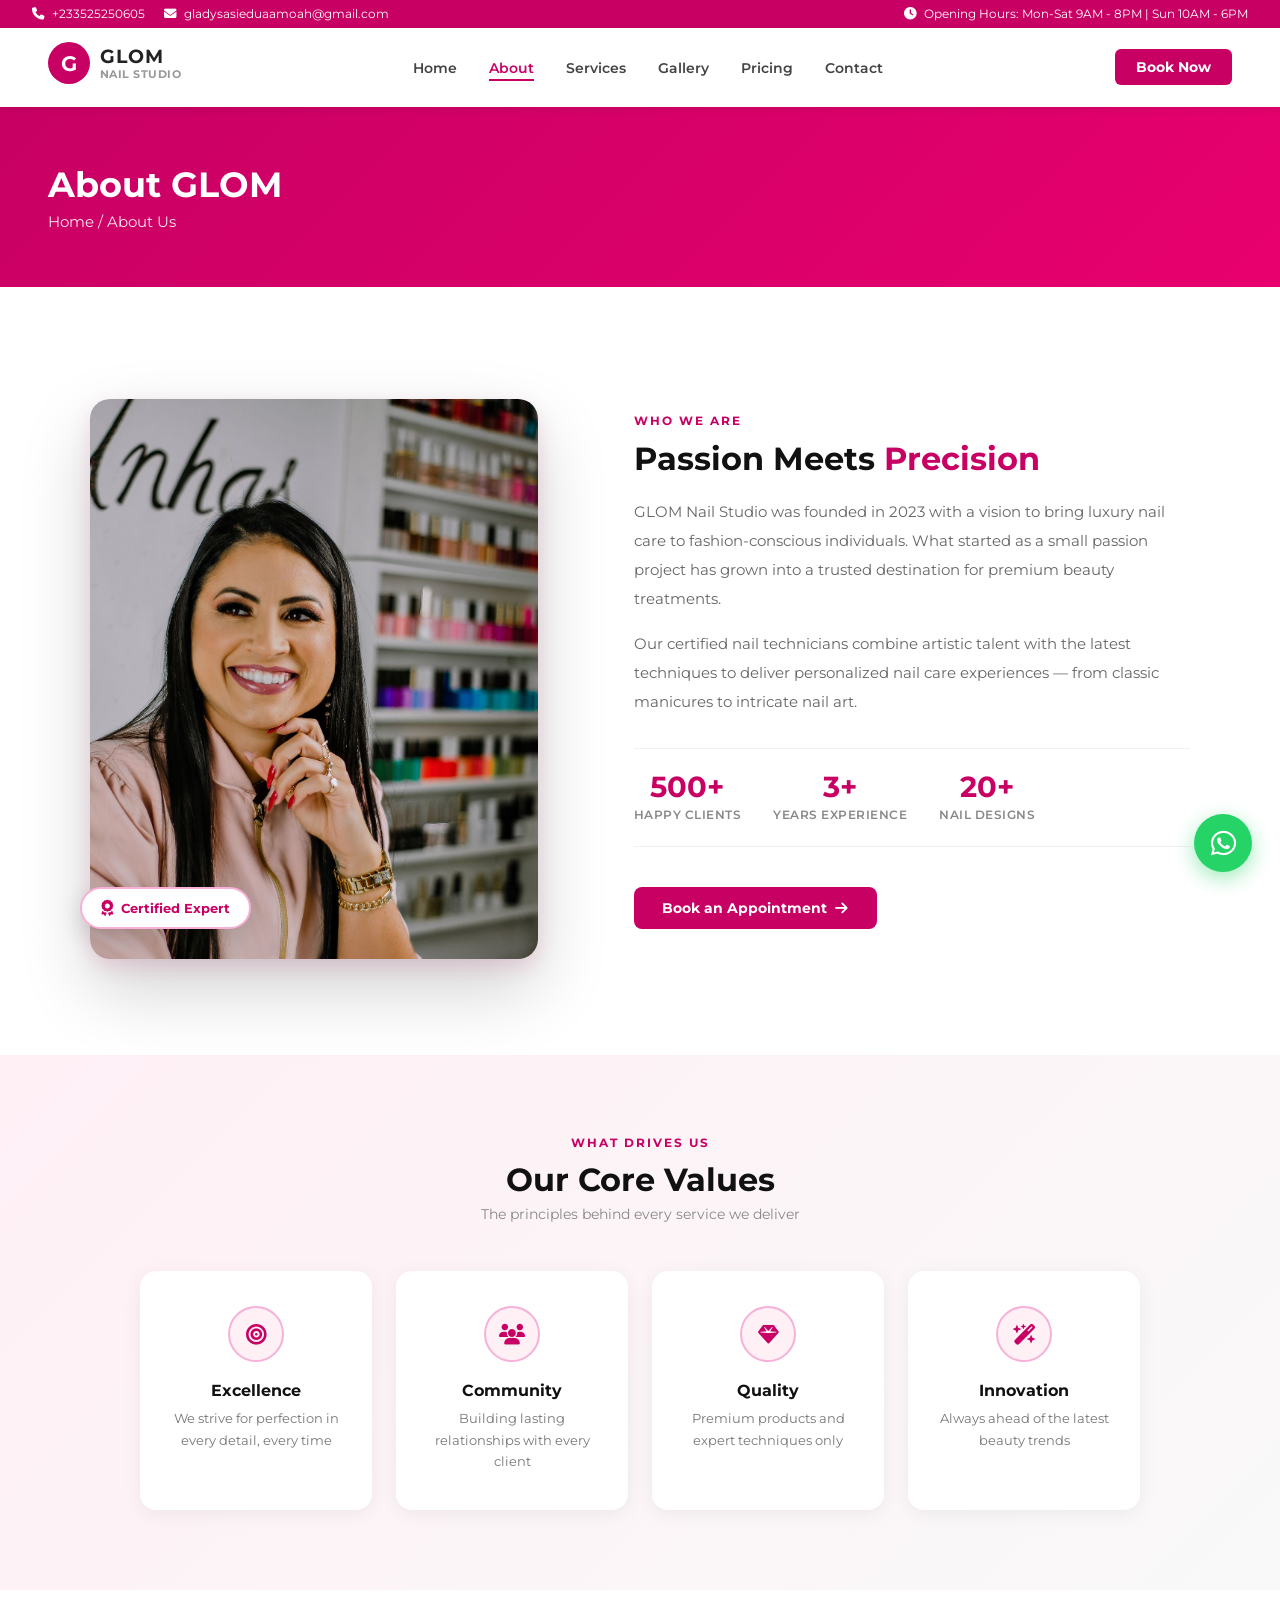
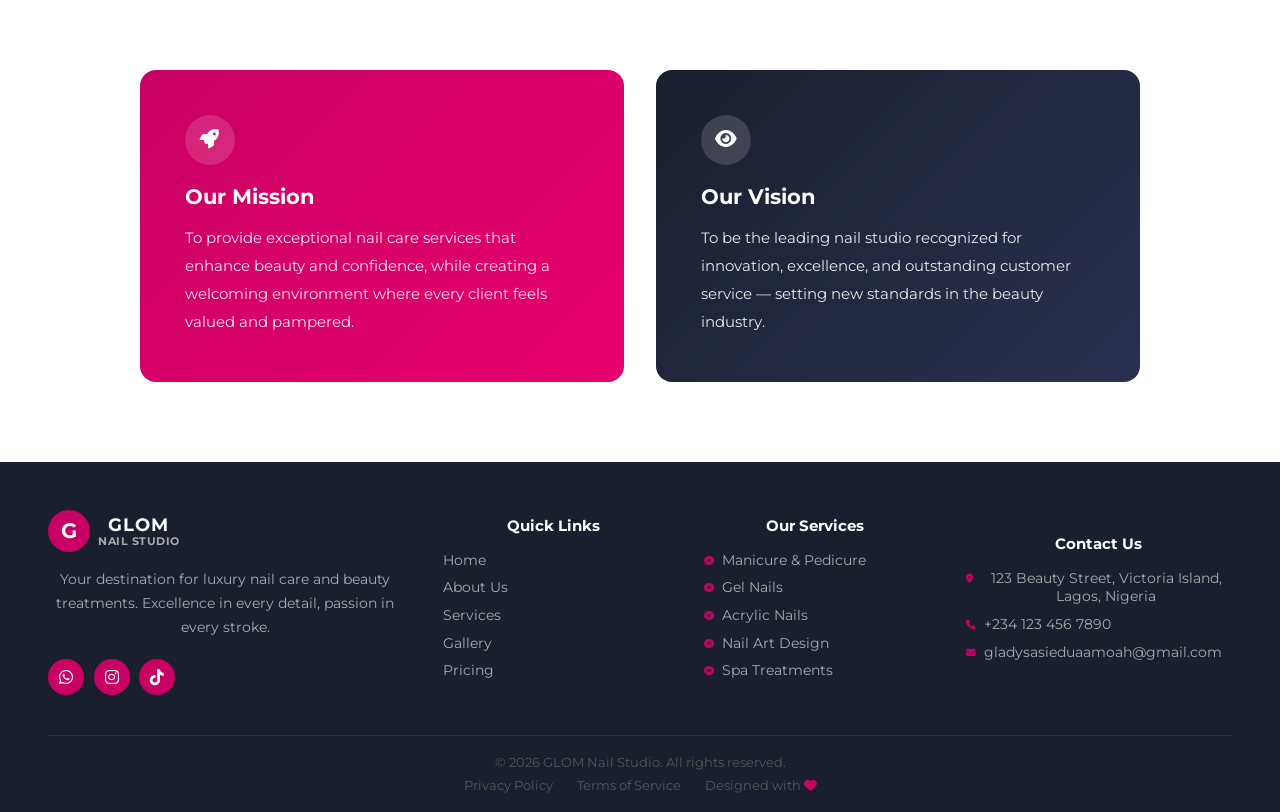
==== pages/about.html @ 8096b4c5 "Added new folder" ====
<!DOCTYPE html>
<html lang="en">
<head>
    <meta charset="UTF-8">
    <meta name="viewport" content="width=device-width, initial-scale=1.0">
    <title>About | GLOM Nail Studio</title>
    <link rel="stylesheet" href="../style.css">
    <link rel="stylesheet" href="../css/shared.css">
    <link rel="stylesheet" href="../css/about.css">
    <link href="https://fonts.googleapis.com/css2?family=Montserrat:wght@400;600;700&display=swap" rel="stylesheet">
    <link rel="stylesheet" href="https://cdnjs.cloudflare.com/ajax/libs/font-awesome/6.5.0/css/all.min.css">
</head>
<body>

    <div class="topbar">
        <div class="topbar-left">
            <span><i class="fa-solid fa-phone"></i> +233525250605</span>
            <span><i class="fa-solid fa-envelope"></i> gladysasieduaamoah@gmail.com</span>
        </div>
        <div class="topbar-right">
            <span><i class="fa-solid fa-clock"></i> Opening Hours: Mon-Sat 9AM - 8PM | Sun 10AM - 6PM</span>
        </div>
    </div>

    <header class="header">
        <div class="header-inner">
            <a href="home.html" class="logo">
                <span class="logo-icon">G</span>
                <div class="logo-text">
                    <span class="logo-main">GLOM</span>
                    <span class="logo-sub">Nail Studio</span>
                </div>
            </a>
            <button class="menu-toggle" id="menuToggle" aria-label="Toggle menu"><span></span><span></span><span></span></button>
            <nav class="nav">
                <ul>
                    <li><a href="home.html">Home</a></li>
                    <li><a href="about.html" class="active">About</a></li>
                    <li><a href="service.html">Services</a></li>
                    <li><a href="gallary.html">Gallery</a></li>
                    <li><a href="pricing.html">Pricing</a></li>
                    <li><a href="contact.html">Contact</a></li>
                </ul>
            </nav>
            <a href="booking.html" class="btn-book">Book Now</a>
        </div>
    </header>

    <!-- Page Hero -->
    <section class="page-hero">
        <div class="page-hero-content">
            <h1>About GLOM</h1>
            <p class="breadcrumb">Home / About Us</p>
        </div>
    </section>

    <!-- Our Story -->
    <section class="our-story">
        <div class="story-inner">
            <div class="story-img-wrap">
                <img src="../images/gtv.jpg" alt="GLOM Nail Studio Expert">
                <div class="story-badge"><i class="fa-solid fa-award"></i> Certified Expert</div>
            </div>
            <div class="story-text">
                <span class="story-label">Who We Are</span>
                <h2>Passion Meets <span class="highlight">Precision</span></h2>
                <p>GLOM Nail Studio was founded in 2023 with a vision to bring luxury nail care to fashion-conscious individuals. What started as a small passion project has grown into a trusted destination for premium beauty treatments.</p>
                <p>Our certified nail technicians combine artistic talent with the latest techniques to deliver personalized nail care experiences — from classic manicures to intricate nail art.</p>
                <div class="story-stats">
                    <div class="stat">
                        <span class="stat-num">500+</span>
                        <span class="stat-lbl">Happy Clients</span>
                    </div>
                    <div class="stat">
                        <span class="stat-num">3+</span>
                        <span class="stat-lbl">Years Experience</span>
                    </div>
                    <div class="stat">
                        <span class="stat-num">20+</span>
                        <span class="stat-lbl">Nail Designs</span>
                    </div>
                </div>
                <a href="booking.html" class="btn-story">Book an Appointment <i class="fa-solid fa-arrow-right"></i></a>
            </div>
        </div>
    </section>

    <!-- Our Values -->
    <section class="our-values">
        <span class="story-label center-label">What Drives Us</span>
        <h2>Our Core Values</h2>
        <p class="section-sub">The principles behind every service we deliver</p>
        <div class="values-grid">
            <div class="value-card">
                <div class="value-icon"><i class="fa-solid fa-bullseye"></i></div>
                <h4>Excellence</h4>
                <p>We strive for perfection in every detail, every time</p>
            </div>
            <div class="value-card">
                <div class="value-icon"><i class="fa-solid fa-users"></i></div>
                <h4>Community</h4>
                <p>Building lasting relationships with every client</p>
            </div>
            <div class="value-card">
                <div class="value-icon"><i class="fa-solid fa-gem"></i></div>
                <h4>Quality</h4>
                <p>Premium products and expert techniques only</p>
            </div>
            <div class="value-card">
                <div class="value-icon"><i class="fa-solid fa-wand-magic-sparkles"></i></div>
                <h4>Innovation</h4>
                <p>Always ahead of the latest beauty trends</p>
            </div>
        </div>
    </section>

    <!-- Mission & Vision -->
    <section class="mission-vision-wrap">
        <div class="mission-vision">
            <div class="mission">
                <div class="mv-icon"><i class="fa-solid fa-rocket"></i></div>
                <h3>Our Mission</h3>
                <p>To provide exceptional nail care services that enhance beauty and confidence, while creating a welcoming environment where every client feels valued and pampered.</p>
            </div>
            <div class="vision">
                <div class="mv-icon"><i class="fa-solid fa-eye"></i></div>
                <h3>Our Vision</h3>
                <p>To be the leading nail studio recognized for innovation, excellence, and outstanding customer service — setting new standards in the beauty industry.</p>
            </div>
        </div>
    </section>

    <footer class="footer">
        <div class="footer-container">
            <div class="footer-brand">
                <div class="footer-logo">
                    <span class="logo-icon">G</span>
                    <div class="logo-text">
                        <span class="logo-main">GLOM</span>
                        <span class="logo-sub">Nail Studio</span>
                    </div>
                </div>
                <p>Your destination for luxury nail care and beauty treatments. Excellence in every detail, passion in every stroke.</p>
                <div class="social-icons">
                    <a href="https://wa.me/233535250605" target="_blank" aria-label="WhatsApp"><i class="fa-brands fa-whatsapp"></i></a>
                    <a href="https://instagram.com/AMOHGLADYSASEIDUA" target="_blank" aria-label="Instagram"><i class="fa-brands fa-instagram"></i></a>
                    <a href="https://tiktok.com/@gladys_glow" target="_blank" aria-label="TikTok"><i class="fa-brands fa-tiktok"></i></a>
                </div>
            </div>
            <div class="footer-col">
                <h4>Quick Links</h4>
                <ul>
                    <li><a href="home.html">Home</a></li>
                    <li><a href="about.html">About Us</a></li>
                    <li><a href="service.html">Services</a></li>
                    <li><a href="gallary.html">Gallery</a></li>
                    <li><a href="pricing.html">Pricing</a></li>
                </ul>
            </div>
            <div class="footer-col">
                <h4>Our Services</h4>
                <ul>
                    <li><i class="fa-solid fa-circle-dot"></i> Manicure &amp; Pedicure</li>
                    <li><i class="fa-solid fa-circle-dot"></i> Gel Nails</li>
                    <li><i class="fa-solid fa-circle-dot"></i> Acrylic Nails</li>
                    <li><i class="fa-solid fa-circle-dot"></i> Nail Art Design</li>
                    <li><i class="fa-solid fa-circle-dot"></i> Spa Treatments</li>
                </ul>
            </div>
            <div class="footer-col">
                <h4>Contact Us</h4>
                <ul class="contact-list">
                    <li><i class="fa-solid fa-location-dot"></i> 123 Beauty Street, Victoria Island, Lagos, Nigeria</li>
                    <li><i class="fa-solid fa-phone"></i> +234 123 456 7890</li>
                    <li><i class="fa-solid fa-envelope"></i> gladysasieduaamoah@gmail.com</li>
                </ul>
            </div>
        </div>
        <div class="footer-bottom">
            <p>&copy; 2026 GLOM Nail Studio. All rights reserved.</p>
            <div class="footer-bottom-links">
                <a href="#">Privacy Policy</a>
                <a href="#">Terms of Service</a>
                <a href="#">Designed with <i class="fa-solid fa-heart" style="color:#c80064"></i></a>
            </div>
        </div>
    </footer>


    <!-- Floating WhatsApp Button -->
    <a href="https://wa.me/233535250605" target="_blank" class="whatsapp-float" aria-label="Chat on WhatsApp">
        <i class="fa-brands fa-whatsapp"></i>
    </a>

    <script>
        const toggle = document.getElementById('menuToggle');
        const nav = document.querySelector('.nav');
        toggle.addEventListener('click', () => nav.classList.toggle('open'));
    </script>
</body>
</html>
---- style.css ----
*, *::before, *::after { box-sizing: border-box; margin: 0; padding: 0; }

body {
font-family: 'Montserrat', sans-serif;
}

.header {
background: rgba(255, 255, 255, 0.9);
padding: 1rem 2rem;
display: flex;
flex-direction: column;
align-items: center;
box-shadow: 0 4px 8px rgba(0, 0, 0, 0.1);
position: fixed;
width: 100%;
z-index: 10;
}

.header .logo {
font-size: 1.5rem;
font-weight: 700;
color: #c80064;
margin-bottom: 0.5rem;
}

.nav ul {
list-style: none;
display: flex;
gap: 1.5rem;
margin: 0;
padding: 0;
}

.nav ul li a {
text-decoration: none;
color: #444;
font-weight: 600;
transition: color 0.3s;
}

.nav ul li a.active, .nav ul li a:hover {
color: #c80064;
}

.hero {
display: flex;
flex-direction: column;
align-items: center;
justify-content: center;
text-align: center;
padding: 8rem 2rem;
color: #fff;
}

.hero h1 {
font-size: 3rem;
font-weight: 700;
margin-bottom: 1rem;
text-shadow: 2px 2px 4px rgba(0, 0, 0, 0.5);
}

.hero p {
font-size: 1.2rem;
margin-bottom: 2rem;
text-shadow: 1px 1px 3px rgba(0, 0, 0, 0.5);
}

.hero-buttons {
display: flex;
gap: 1rem;
}

.btn-primary {
background: #c80064;
color: #fff;
padding: 0.8rem 1.5rem;
border-radius: 8px;
text-decoration: none;
font-weight: 700;
transition: background 0.3s;
}

.btn-primary:hover {
background: #a00050;
}

.btn-secondary {
background: transparent;
color: #fff;
padding: 0.8rem 1.5rem;
border: 2px solid #fff;
border-radius: 8px;
text-decoration: none;
font-weight: 700;
transition: background 0.3s, color 0.3s;
}

.btn-secondary:hover {
background: #fff;
color: #c80064;
}

.footer {
background: #1a1a1a;
color: #fff;
padding: 2rem 1rem;
text-align: center;
}

.footer-container {
display: flex;
flex-direction: column;
align-items: center;
gap: 1.5rem;
}

.footer-logo {
font-size: 1.8rem;
font-weight: 700;
color: #c80064;
}

.footer-links {
display: flex;
justify-content: space-between;
gap: 2rem;
flex-wrap: wrap;
}

.footer-links h4 {
font-size: 1.2rem;
margin-bottom: 0.5rem;
}

.footer-links ul {
list-style: none;
padding: 0;
margin: 0;
}

.footer-links ul li {
margin-bottom: 0.5rem;
}

.footer-links ul li a {
text-decoration: none;
color: #fff;
transition: color 0.3s;
}

.footer-links ul li a:hover {
color: #c80064;
}

.footer-bottom {
font-size: 0.9rem;
color: #aaa;
}

@media (max-width: 768px) {
.hero h1 {
font-size: 2.5rem;
}
.hero p {
font-size: 1rem;
}
.hero-buttons {
flex-direction: column;
align-items: center;
}
}

.footer-bottom {
    display: flex;
    flex-direction: column;
    align-items: center;
    gap: 0.8rem;
}

.social-icons {
    display: flex;
    gap: 1rem;
}

.social-icons a {
    color: #aaa;
    font-size: 1.4rem;
    transition: color 0.3s, transform 0.3s;
    text-decoration: none;
}

.social-icons a:hover {
    color: #c80064;
    transform: scale(1.2);
}
---- css/shared.css ----
/* Shared styles used across all pages */

/* ── Top Bar ── */
.topbar {
    background: #c80064;
    color: #fff;
    font-size: 0.78rem;
    padding: 0.4rem 2rem;
    display: flex;
    justify-content: space-between;
    align-items: center;
    flex-wrap: wrap;
    gap: 0.5rem;
}
.topbar-left, .topbar-right { display: flex; gap: 1.2rem; align-items: center; }
.topbar span i { margin-right: 0.3rem; }

/* ── Header ── */
.header {
    background: #fff;
    box-shadow: 0 2px 8px rgba(0,0,0,0.08);
    position: sticky;
    top: 0;
    z-index: 100;
    padding: 0.9rem 3rem;
}
.header-inner {
    width: 100%;
    display: grid;
    grid-template-columns: auto 1fr auto;
    align-items: center;
    gap: 2rem;
}
.logo { display: flex; align-items: center; gap: 0.6rem; text-decoration: none; }
.logo-icon {
    background: #c80064;
    color: #fff;
    font-weight: 700;
    font-size: 1.3rem;
    width: 42px; height: 42px;
    border-radius: 50%;
    display: flex; align-items: center; justify-content: center;
    flex-shrink: 0;
}
.logo-text { display: flex; flex-direction: column; line-height: 1.2; }
.logo-main { font-weight: 700; font-size: 1.2rem; color: #222; letter-spacing: 1px; }
.logo-sub  { font-size: 0.68rem; color: #999; letter-spacing: 0.5px; text-transform: uppercase; }

.nav { display: flex; justify-content: center; }
.nav ul { list-style: none; display: flex; gap: 2rem; margin: 0; padding: 0; }
.nav ul li a {
    text-decoration: none; color: #444; font-weight: 600;
    font-size: 0.9rem; transition: color 0.3s; padding-bottom: 2px;
}
.nav ul li a.active { color: #c80064; border-bottom: 2px solid #c80064; }
.nav ul li a:hover  { color: #c80064; }

.btn-book {
    background: #c80064; color: #fff;
    padding: 0.55rem 1.3rem; border-radius: 6px;
    text-decoration: none; font-weight: 700; font-size: 0.9rem;
    white-space: nowrap; transition: background 0.3s;
}
.btn-book:hover, .btn-book.active { background: #a00050; }

/* ── Page Hero (pink banner) ── */
.page-hero {
    background: linear-gradient(135deg, #c80064 0%, #e8006e 100%);
    padding: 3.5rem 3rem;
    color: #fff;
}
.page-hero-content h1 { font-size: 2.2rem; font-weight: 700; margin-bottom: 0.4rem; }
.page-hero-content p  { font-size: 0.95rem; opacity: 0.9; }
.breadcrumb { font-size: 0.85rem; opacity: 0.85; }

/* ── Footer ── */
.footer {
    background: #1a1f2e;
    color: #aaa;
    padding: 3rem 3rem 0;
    font-size: 0.88rem;
}
.footer-container {
    max-width: 1300px;
    margin: 0 auto;
    display: grid;
    grid-template-columns: 1.6fr 1fr 1fr 1.2fr;
    gap: 2.5rem;
    padding-bottom: 2.5rem;
    border-bottom: 1px solid #2a2f3e;
}
.footer-brand .footer-logo { display: flex; align-items: center; gap: 0.5rem; margin-bottom: 1rem; }
.footer-brand .logo-main { color: #fff; font-size: 1.1rem; }
.footer-brand .logo-sub  { color: #aaa; }
.footer-brand p { color: #aaa; line-height: 1.7; margin-bottom: 1.2rem; }

.footer .social-icons { display: flex; gap: 0.6rem; margin-top: 0.5rem; }
.footer .social-icons a {
    background: #c80064; color: #fff;
    width: 36px; height: 36px; border-radius: 50%;
    display: flex; align-items: center; justify-content: center;
    font-size: 1rem; text-decoration: none;
    transition: background 0.3s, transform 0.3s;
    flex-shrink: 0;
}
.footer .social-icons a:hover { background: #fff; color: #c80064; transform: scale(1.1); }

.footer-col h4 { color: #fff; font-size: 0.95rem; margin-bottom: 1rem; font-weight: 700; }
.footer-col ul { list-style: none; padding: 0; margin: 0; }
.footer-col ul li { margin-bottom: 0.6rem; color: #aaa; display: flex; align-items: flex-start; gap: 0.5rem; }
.footer-col ul li i { color: #c80064; font-size: 0.6rem; margin-top: 5px; flex-shrink: 0; }
.footer-col ul li a { color: #aaa; text-decoration: none; transition: color 0.3s; }
.footer-col ul li a:hover { color: #c80064; }

.contact-list li { display: flex; gap: 0.6rem; align-items: flex-start; margin-bottom: 0.8rem; }
.contact-list li i { color: #c80064; margin-top: 3px; flex-shrink: 0; font-size: 0.9rem; }

.footer-bottom {
    max-width: 1300px; margin: 0 auto;
    padding: 1.2rem 0;
    display: flex; justify-content: space-between; align-items: center;
    flex-wrap: wrap; gap: 0.5rem;
    font-size: 0.8rem; color: #555;
}
.footer-bottom-links { display: flex; gap: 1.5rem; }
.footer-bottom-links a { color: #555; text-decoration: none; transition: color 0.3s; }
.footer-bottom-links a:hover { color: #c80064; }

/* ── Hamburger button (hidden on desktop) ── */
.menu-toggle {
    display: none;
    background: none; border: none;
    cursor: pointer; padding: 0.3rem;
    flex-direction: column; gap: 5px;
}
.menu-toggle span {
    display: block; width: 24px; height: 2px;
    background: #c80064; border-radius: 2px;
    transition: all 0.3s;
}

/* ── Tablet ── */
@media (max-width: 900px) {
    .footer-container { grid-template-columns: 1fr 1fr; gap: 2rem; }
    .header-inner { grid-template-columns: auto 1fr auto; }
    .topbar-right { display: none; }
}

/* ── Mobile ── */
@media (max-width: 600px) {
    .topbar { flex-direction: column; text-align: center; font-size: 0.72rem; padding: 0.4rem 1rem; gap: 0.3rem; }
    .topbar-left { gap: 0.8rem; flex-wrap: wrap; justify-content: center; }
    .topbar-right { display: none; }

    .header { padding: 0.7rem 1rem; }
    .header-inner {
        grid-template-columns: 1fr auto auto;
        gap: 0.8rem;
    }

    /* Show hamburger, hide nav by default */
    .menu-toggle { display: flex; }
    .nav {
        display: none;
        position: absolute;
        top: 100%; left: 0; right: 0;
        background: #fff;
        box-shadow: 0 8px 20px rgba(0,0,0,0.1);
        padding: 1rem 1.5rem;
        z-index: 200;
    }
    .nav.open { display: block; }
    .nav ul { flex-direction: column; gap: 0; }
    .nav ul li a {
        display: block; padding: 0.75rem 0;
        border-bottom: 1px solid #f0f0f0;
        font-size: 0.95rem;
    }
    .nav ul li:last-child a { border-bottom: none; }
    .btn-book { padding: 0.45rem 0.9rem; font-size: 0.8rem; }

    .page-hero { padding: 2rem 1.2rem; }
    .page-hero-content h1 { font-size: 1.6rem; }
    .page-hero-content p  { font-size: 0.85rem; }

    .footer { padding: 2rem 1.2rem 0; }
    .footer-container { grid-template-columns: 1fr; gap: 1.5rem; }
    .footer-bottom { flex-direction: column; text-align: center; gap: 0.8rem; }
    .footer-bottom-links { flex-wrap: wrap; justify-content: center; gap: 0.8rem; }
}

/* ── Floating WhatsApp Button ── */
.whatsapp-float {
    position: fixed;
    bottom: 28px;
    right: 28px;
    background: #25d366;
    color: #fff;
    width: 58px; height: 58px;
    border-radius: 50%;
    display: flex; align-items: center; justify-content: center;
    font-size: 1.8rem;
    box-shadow: 0 6px 20px rgba(37,211,102,0.45);
    z-index: 999;
    text-decoration: none;
    transition: transform 0.3s, box-shadow 0.3s;
}
.whatsapp-float:hover {
    transform: scale(1.1);
    box-shadow: 0 10px 28px rgba(37,211,102,0.6);
}
---- css/about.css ----
@import url('shared.css');

/* ── Our Story ── */
.our-story {
    background: #fff;
    padding: 6rem 3rem;
}
.story-inner {
    max-width: 1100px;
    margin: 0 auto;
    display: grid;
    grid-template-columns: 1fr 1.2fr;
    gap: 5rem;
    align-items: center;
}

/* Image with badge */
.story-img-wrap {
    position: relative;
    width: 100%;
    padding: 16px 16px 0 0;
}



.story-img-wrap img {
    position: relative;
    z-index: 1;
    width: 100%;
    height: 560px;
    object-fit: cover;
    object-position: top center;
    border-radius: 20px;
    box-shadow: 0 30px 70px rgba(0,0,0,0.18), 0 8px 20px rgba(200,0,100,0.12);
    display: block;
    transition: transform 0.5s ease;
}
.story-img-wrap:hover img { transform: scale(1.03); }

.story-badge {
    position: absolute;
    bottom: 30px; left: -10px;
    background: #fff;
    color: #c80064;
    font-size: 0.82rem;
    font-weight: 700;
    padding: 0.7rem 1.2rem;
    border-radius: 30px;
    box-shadow: 0 8px 24px rgba(0,0,0,0.14);
    display: flex; align-items: center; gap: 0.5rem;
    z-index: 2;
    white-space: nowrap;
    border: 2px solid #f7b0d6;
}
.story-badge i { color: #c80064; font-size: 1rem; }

/* Story text */
.story-label {
    font-size: 0.78rem;
    font-weight: 700;
    letter-spacing: 2px;
    text-transform: uppercase;
    color: #c80064;
    display: block;
    margin-bottom: 0.6rem;
}
.center-label { text-align: center; }

.story-text h2 {
    font-size: 2rem;
    font-weight: 700;
    color: #111;
    margin-bottom: 1.2rem;
    line-height: 1.3;
}
.story-text h2 .highlight { color: #c80064; }
.story-text p { color: #666; line-height: 1.9; margin-bottom: 1rem; font-size: 0.95rem; }

/* Stats row */
.story-stats {
    display: flex;
    gap: 2rem;
    margin: 2rem 0;
    padding: 1.5rem 0;
    border-top: 1px solid #f0f0f0;
    border-bottom: 1px solid #f0f0f0;
}
.stat { text-align: center; }
.stat-num {
    display: block;
    font-size: 1.8rem;
    font-weight: 700;
    color: #c80064;
    line-height: 1;
}
.stat-lbl {
    display: block;
    font-size: 0.75rem;
    color: #888;
    margin-top: 0.3rem;
    font-weight: 600;
    text-transform: uppercase;
    letter-spacing: 0.5px;
}

/* CTA button */
.btn-story {
    display: inline-flex;
    align-items: center;
    gap: 0.5rem;
    background: #c80064;
    color: #fff;
    padding: 0.75rem 1.8rem;
    border-radius: 8px;
    text-decoration: none;
    font-weight: 700;
    font-size: 0.9rem;
    transition: background 0.3s, transform 0.2s;
    margin-top: 0.5rem;
}
.btn-story:hover { background: #a00050; transform: translateY(-2px); }

/* ── Our Values ── */
.our-values {
    background: linear-gradient(135deg, #fff0f6 0%, #f9f9f9 100%);
    padding: 5rem 3rem;
    text-align: center;
}
.our-values h2 { font-size: 2rem; font-weight: 700; color: #111; margin-bottom: 0.4rem; }
.section-sub { color: #888; font-size: 0.9rem; margin-bottom: 3rem; }

.values-grid {
    max-width: 1000px;
    margin: 0 auto;
    display: grid;
    grid-template-columns: repeat(4, 1fr);
    gap: 1.5rem;
}
.value-card {
    background: #fff;
    border-radius: 16px;
    padding: 2.2rem 1.2rem;
    box-shadow: 0 4px 20px rgba(0,0,0,0.06);
    transition: transform 0.3s, box-shadow 0.3s;
    border-bottom: 3px solid transparent;
}
.value-card:hover {
    transform: translateY(-6px);
    box-shadow: 0 12px 30px rgba(200,0,100,0.12);
    border-bottom-color: #c80064;
}
.value-icon {
    width: 56px; height: 56px; border-radius: 50%;
    background: #fff0f6; border: 2px solid #f7b0d6;
    display: flex; align-items: center; justify-content: center;
    margin: 0 auto 1.2rem; font-size: 1.3rem; color: #c80064;
}
.value-card h4 { font-size: 1rem; font-weight: 700; color: #111; margin-bottom: 0.5rem; }
.value-card p  { font-size: 0.83rem; color: #777; line-height: 1.6; }

/* ── Mission & Vision ── */
.mission-vision-wrap {
    background: #fff;
    padding: 5rem 3rem;
}
.mission-vision {
    display: grid;
    grid-template-columns: 1fr 1fr;
    max-width: 1000px;
    margin: 0 auto;
    gap: 2rem;
}
.mission, .vision {
    border-radius: 16px;
    padding: 2.8rem;
    position: relative;
    overflow: hidden;
}
.mission {
    background: linear-gradient(135deg, #c80064 0%, #e8006e 100%);
    color: #fff;
}
.vision {
    background: linear-gradient(135deg, #1a1f2e 0%, #2a3050 100%);
    color: #fff;
}
.mv-icon {
    width: 50px; height: 50px; border-radius: 50%;
    background: rgba(255,255,255,0.15);
    display: flex; align-items: center; justify-content: center;
    font-size: 1.2rem; color: #fff;
    margin-bottom: 1.2rem;
}
.mission h3, .vision h3 { font-size: 1.3rem; font-weight: 700; margin-bottom: 1rem; }
.mission p, .vision p   { font-size: 0.92rem; line-height: 1.9; opacity: 0.9; }

/* ── Responsive ── */
@media (max-width: 900px) {
    .story-inner { grid-template-columns: 1fr; gap: 3rem; }
    .story-badge { right: 12px; }
    .values-grid { grid-template-columns: repeat(2, 1fr); }
    .mission-vision { grid-template-columns: 1fr; }
    .mission-vision-wrap { padding: 3rem 1.5rem; }
}
@media (max-width: 600px) {
    .our-story { padding: 3rem 1.2rem; }
    .story-img-wrap img { height: 300px; }
    .story-text h2 { font-size: 1.5rem; }
    .story-stats { gap: 1rem; }
    .stat-num { font-size: 1.4rem; }
    .our-values { padding: 3rem 1.2rem; }
    .our-values h2 { font-size: 1.5rem; }
    .values-grid { grid-template-columns: repeat(2, 1fr); gap: 1rem; }
    .value-card { padding: 1.5rem 0.8rem; }
    .mission-vision-wrap { padding: 2rem 1.2rem; }
    .mission, .vision { padding: 2rem 1.5rem; }
}
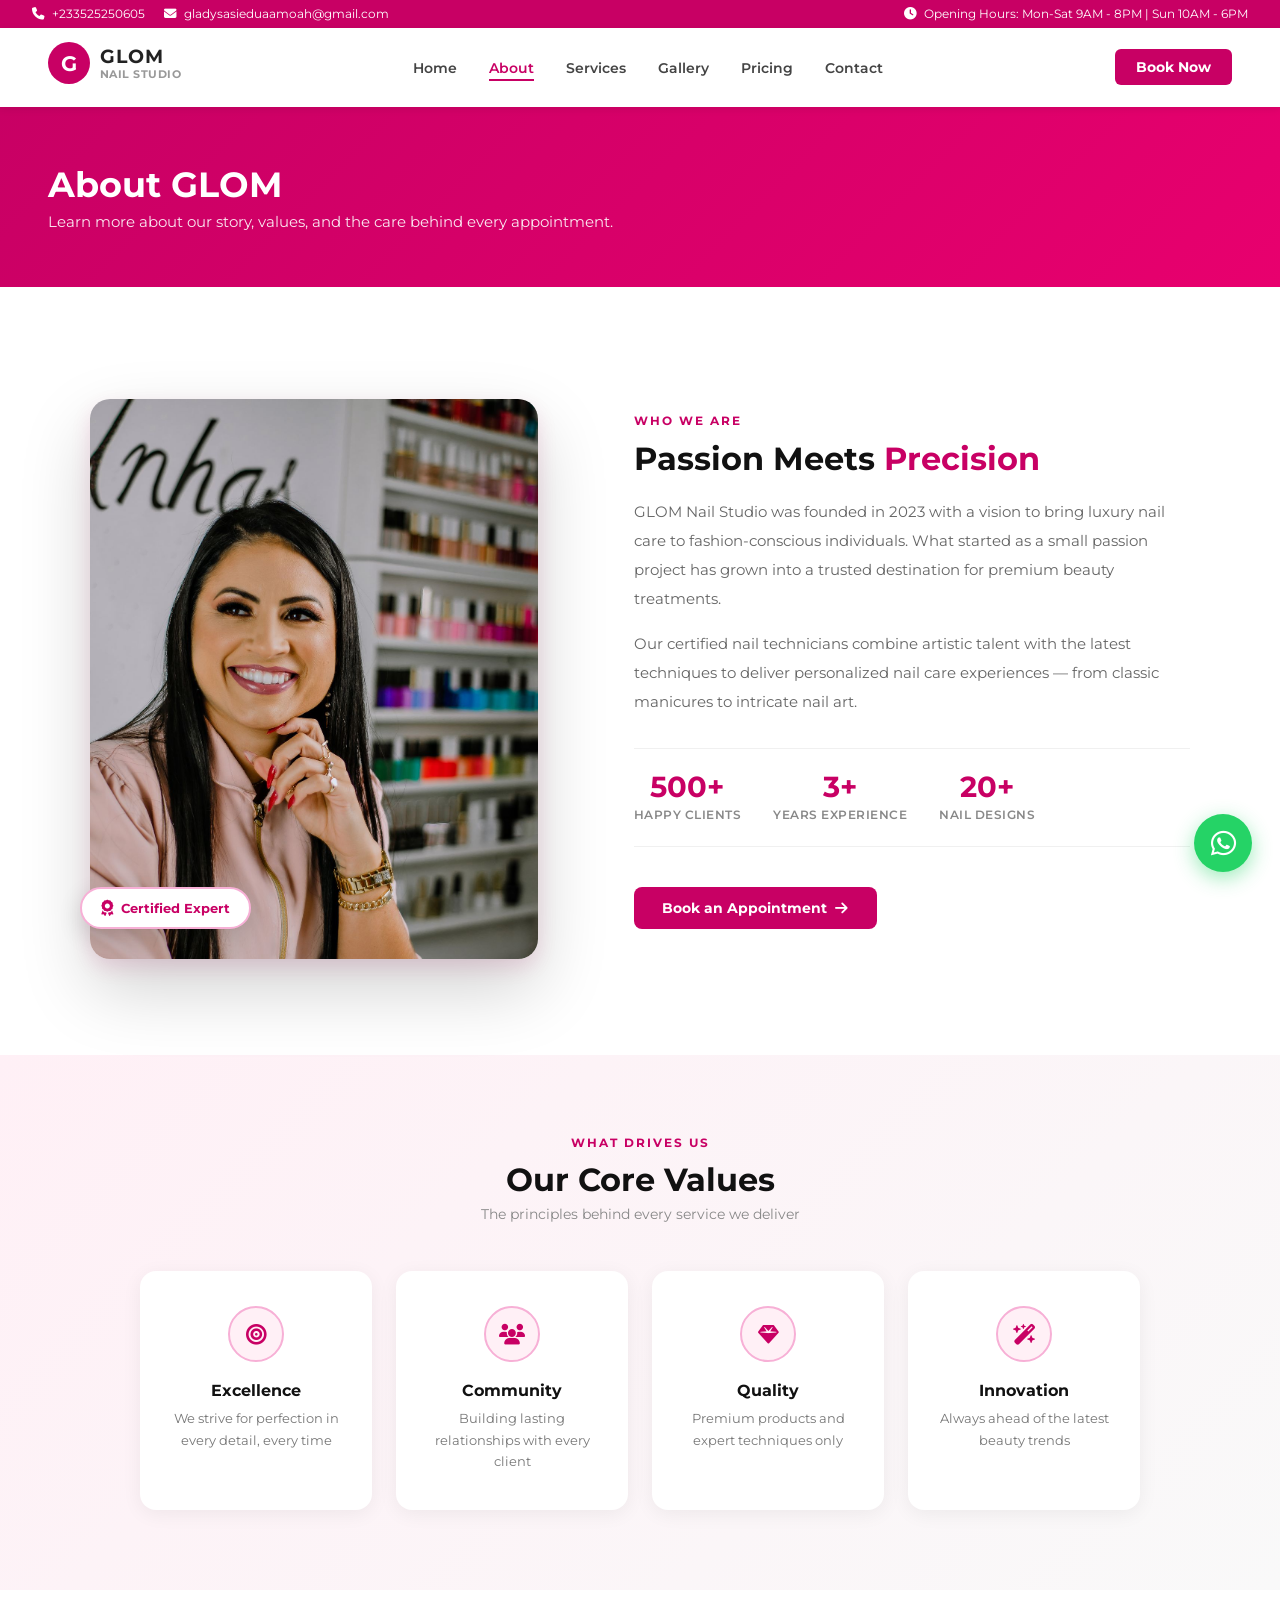
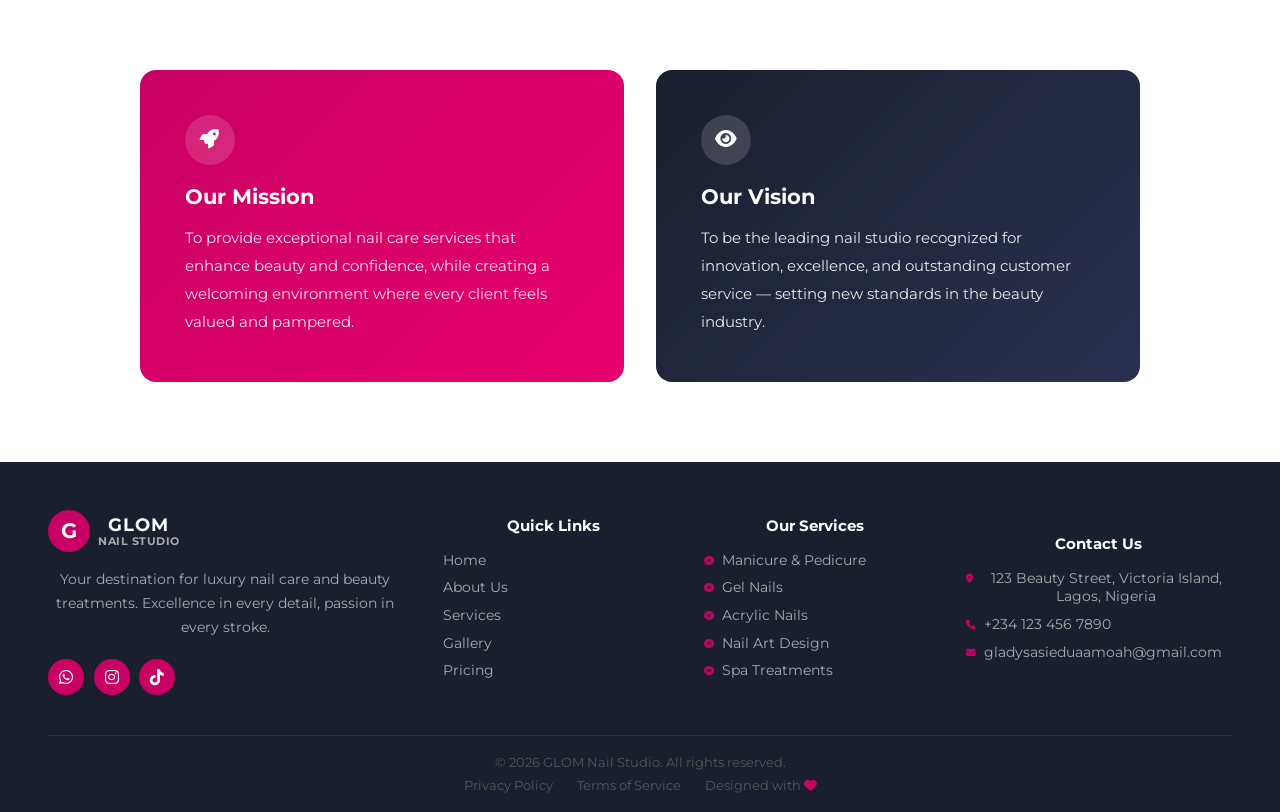
==== commit 5ae35138: "your message" ====
--- a/pages/about.html
+++ b/pages/about.html
@@ -24,7 +24,7 @@
 
     <header class="header">
         <div class="header-inner">
-            <a href="home.html" class="logo">
+            <a href="../index.html" class="logo">
                 <span class="logo-icon">G</span>
                 <div class="logo-text">
                     <span class="logo-main">GLOM</span>
@@ -34,15 +34,15 @@
             <button class="menu-toggle" id="menuToggle" aria-label="Toggle menu"><span></span><span></span><span></span></button>
             <nav class="nav">
                 <ul>
-                    <li><a href="home.html">Home</a></li>
-                    <li><a href="about.html" class="active">About</a></li>
-                    <li><a href="service.html">Services</a></li>
-                    <li><a href="gallary.html">Gallery</a></li>
-                    <li><a href="pricing.html">Pricing</a></li>
-                    <li><a href="contact.html">Contact</a></li>
+                    <li><a href="../index.html">Home</a></li>
+                    <li><a href="../pages/about.html" class="active">About</a></li>
+                    <li><a href="../pages/service.html">Services</a></li>
+                    <li><a href="../pages/gallary.html">Gallery</a></li>
+                    <li><a href="../pages/pricing.html">Pricing</a></li>
+                    <li><a href="../pages/contact.html">Contact</a></li>
                 </ul>
             </nav>
-            <a href="booking.html" class="btn-book">Book Now</a>
+            <a href="../pages/booking.html" class="btn-book">Book Now</a>
         </div>
     </header>
 
@@ -50,7 +50,7 @@
     <section class="page-hero">
         <div class="page-hero-content">
             <h1>About GLOM</h1>
-            <p class="breadcrumb">Home / About Us</p>
+            <p class="breadcrumb">Learn more about our story, values, and the care behind every appointment.</p>
         </div>
     </section>
 
@@ -80,7 +80,7 @@
                         <span class="stat-lbl">Nail Designs</span>
                     </div>
                 </div>
-                <a href="booking.html" class="btn-story">Book an Appointment <i class="fa-solid fa-arrow-right"></i></a>
+                <a href="../pages/booking.html" class="btn-story">Book an Appointment <i class="fa-solid fa-arrow-right"></i></a>
             </div>
         </div>
     </section>
@@ -150,11 +150,11 @@
             <div class="footer-col">
                 <h4>Quick Links</h4>
                 <ul>
-                    <li><a href="home.html">Home</a></li>
-                    <li><a href="about.html">About Us</a></li>
-                    <li><a href="service.html">Services</a></li>
-                    <li><a href="gallary.html">Gallery</a></li>
-                    <li><a href="pricing.html">Pricing</a></li>
+                    <li><a href="../index.html">Home</a></li>
+                    <li><a href="../pages/about.html">About Us</a></li>
+                    <li><a href="../pages/service.html">Services</a></li>
+                    <li><a href="../pages/gallary.html">Gallery</a></li>
+                    <li><a href="../pages/pricing.html">Pricing</a></li>
                 </ul>
             </div>
             <div class="footer-col">
@@ -198,4 +198,4 @@
         toggle.addEventListener('click', () => nav.classList.toggle('open'));
     </script>
 </body>
-</html>+</html>
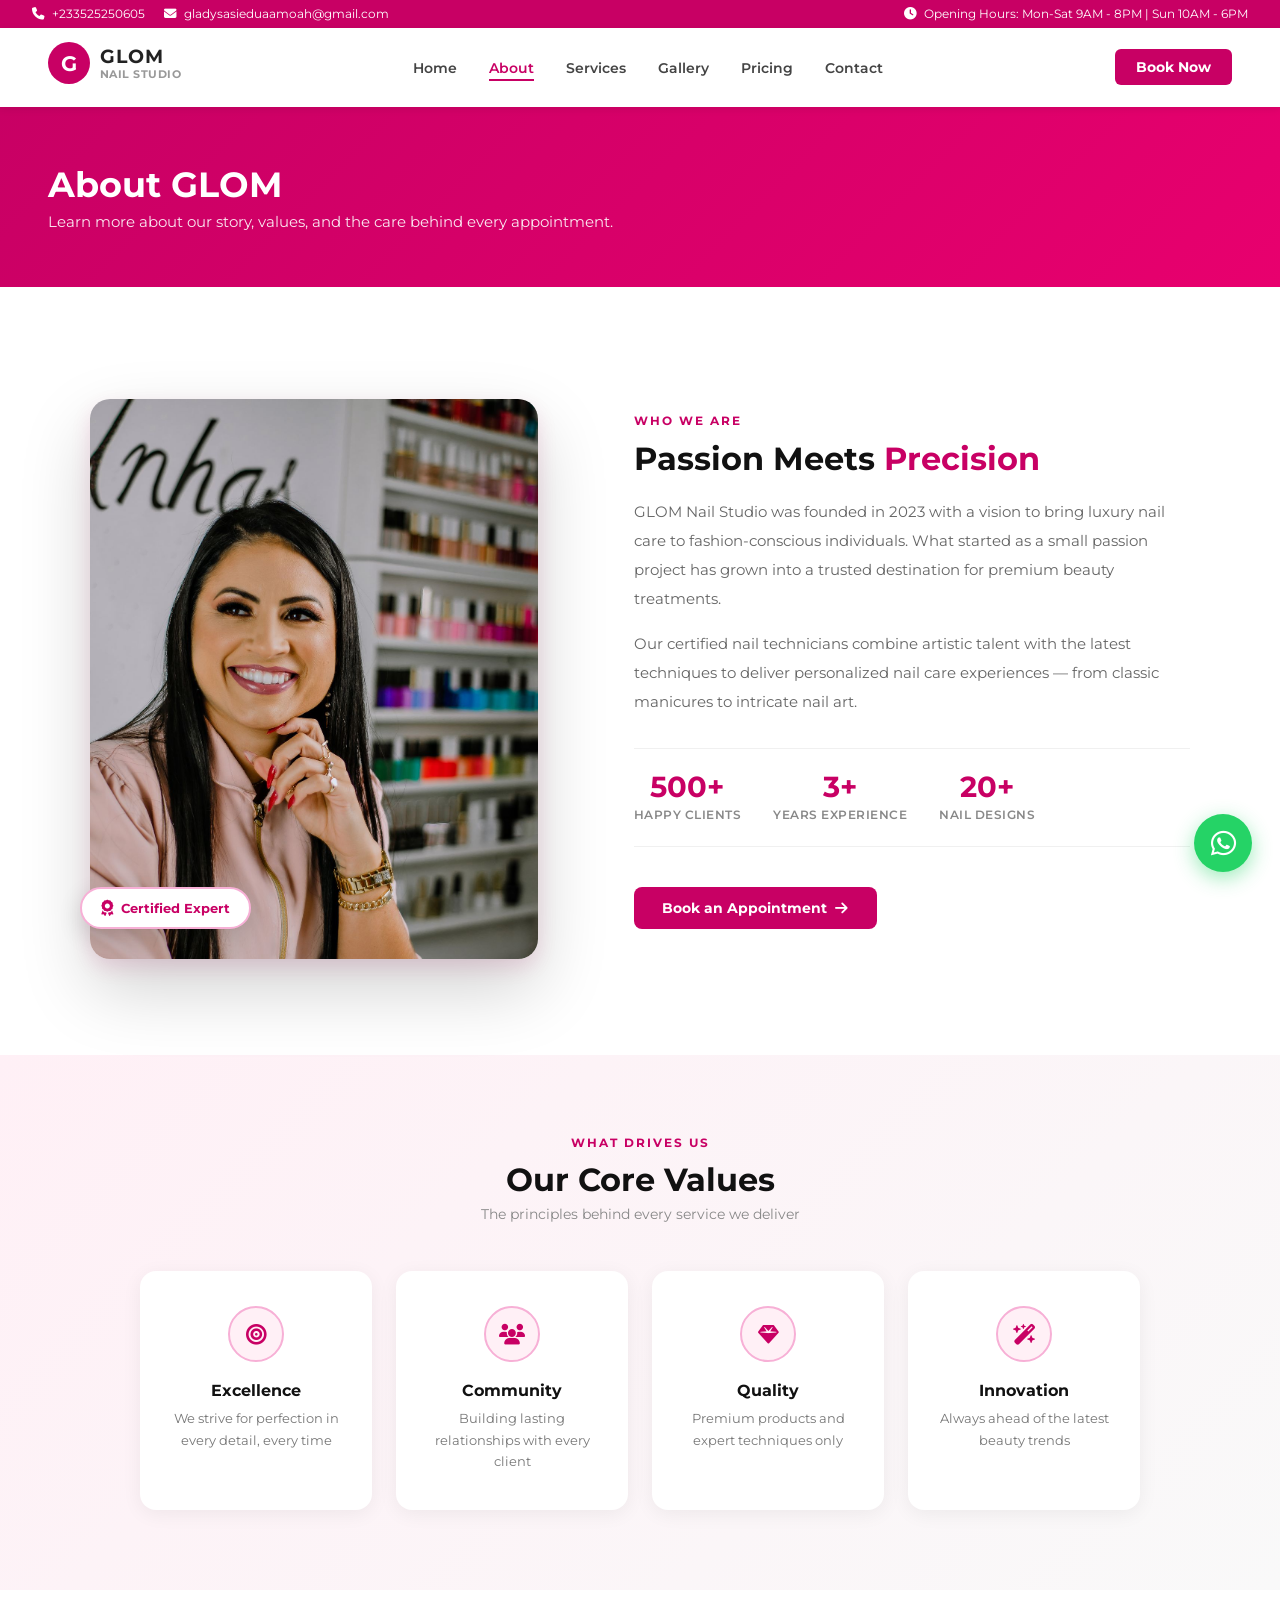
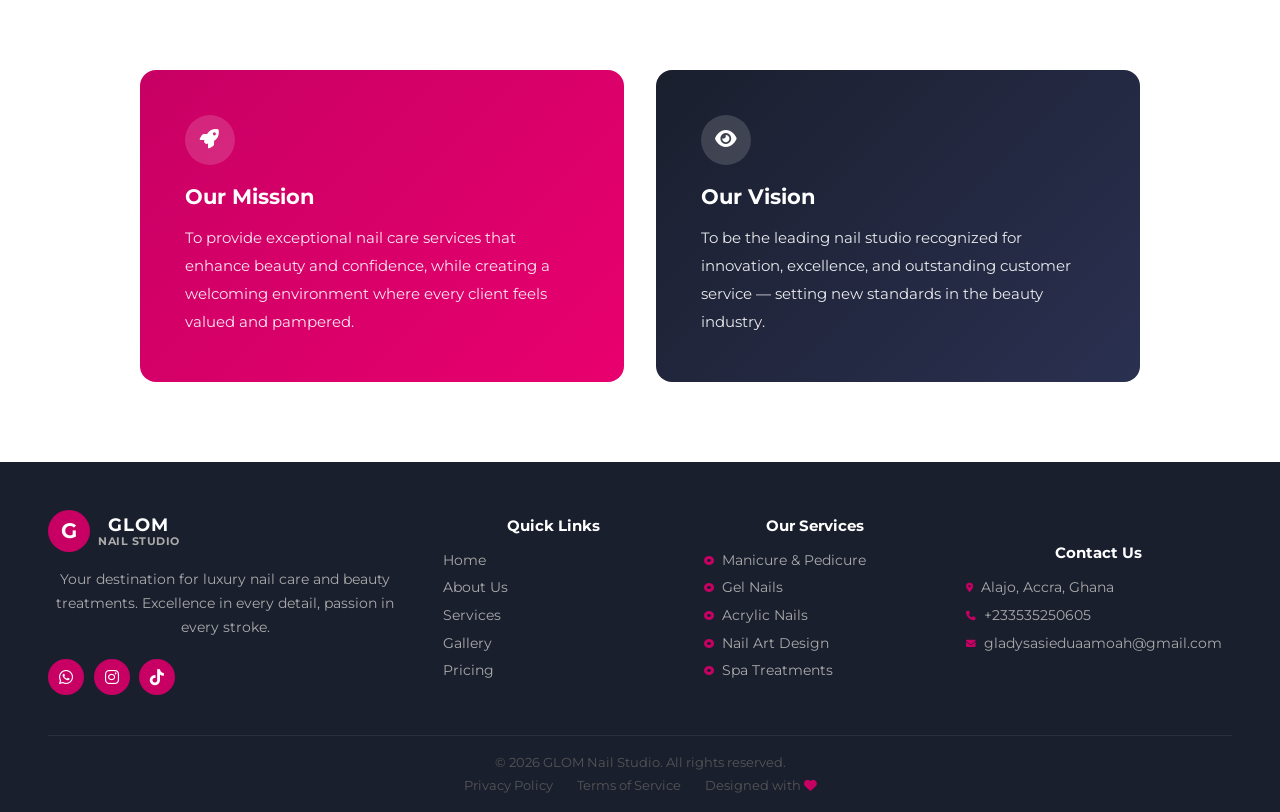
==== commit 7020f7d5: "update" ====
--- a/pages/about.html
+++ b/pages/about.html
@@ -170,8 +170,8 @@
             <div class="footer-col">
                 <h4>Contact Us</h4>
                 <ul class="contact-list">
-                    <li><i class="fa-solid fa-location-dot"></i> 123 Beauty Street, Victoria Island, Lagos, Nigeria</li>
-                    <li><i class="fa-solid fa-phone"></i> +234 123 456 7890</li>
+                    <li><i class="fa-solid fa-location-dot"></i> Alajo, Accra, Ghana</li>
+                    <li><i class="fa-solid fa-phone"></i> +233535250605</li>
                     <li><i class="fa-solid fa-envelope"></i> gladysasieduaamoah@gmail.com</li>
                 </ul>
             </div>
